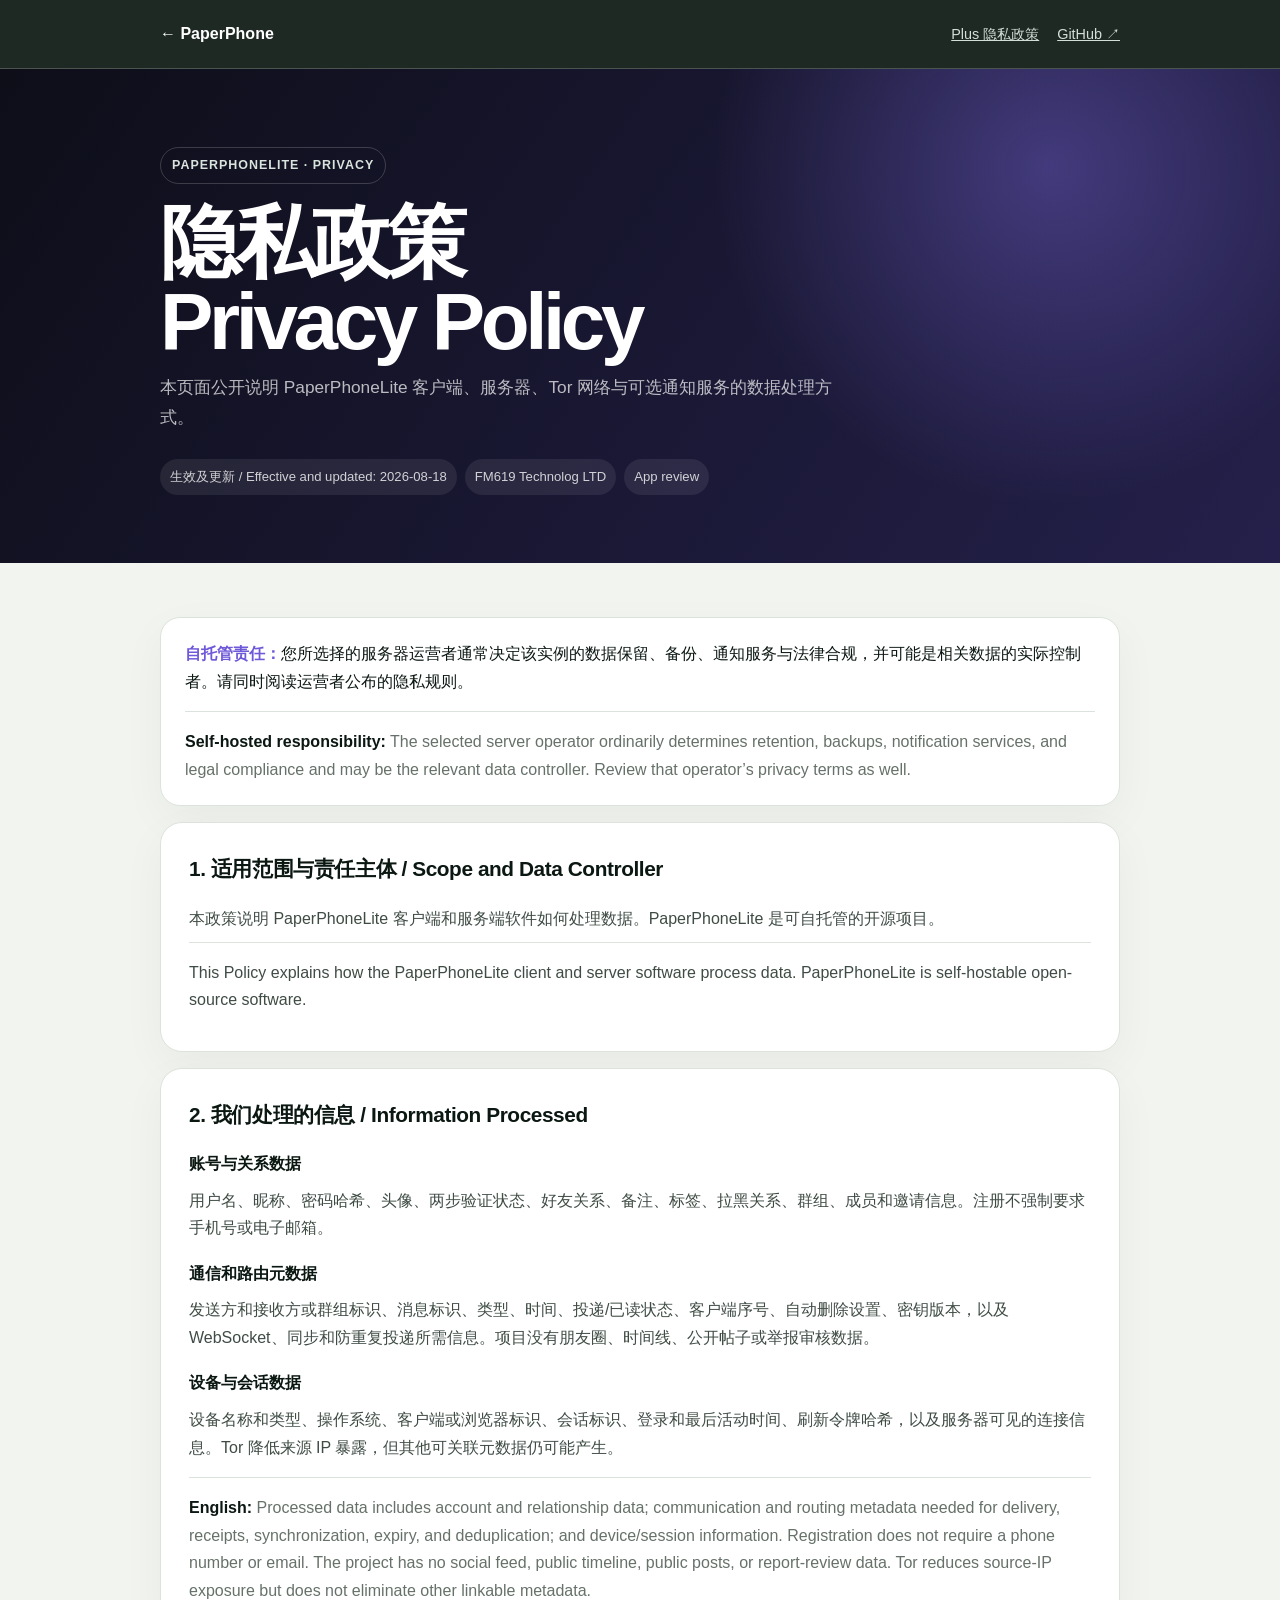
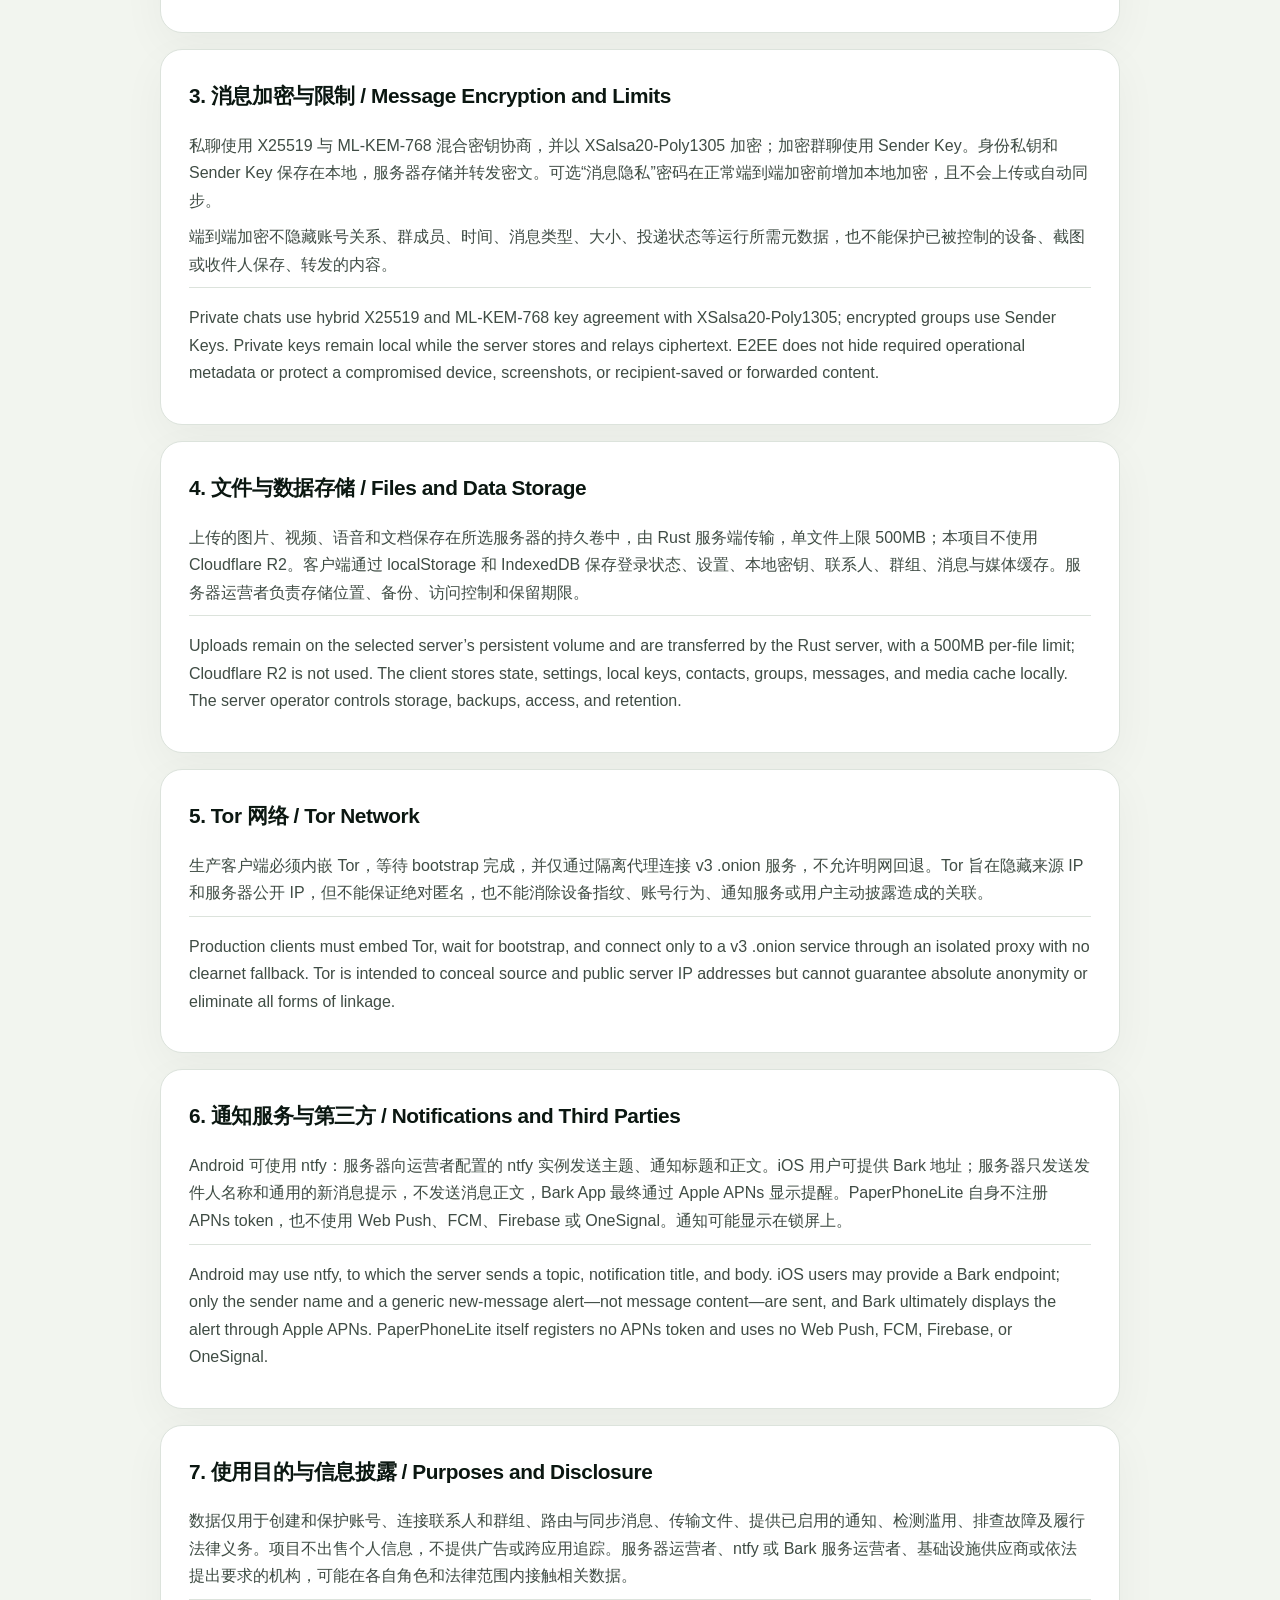
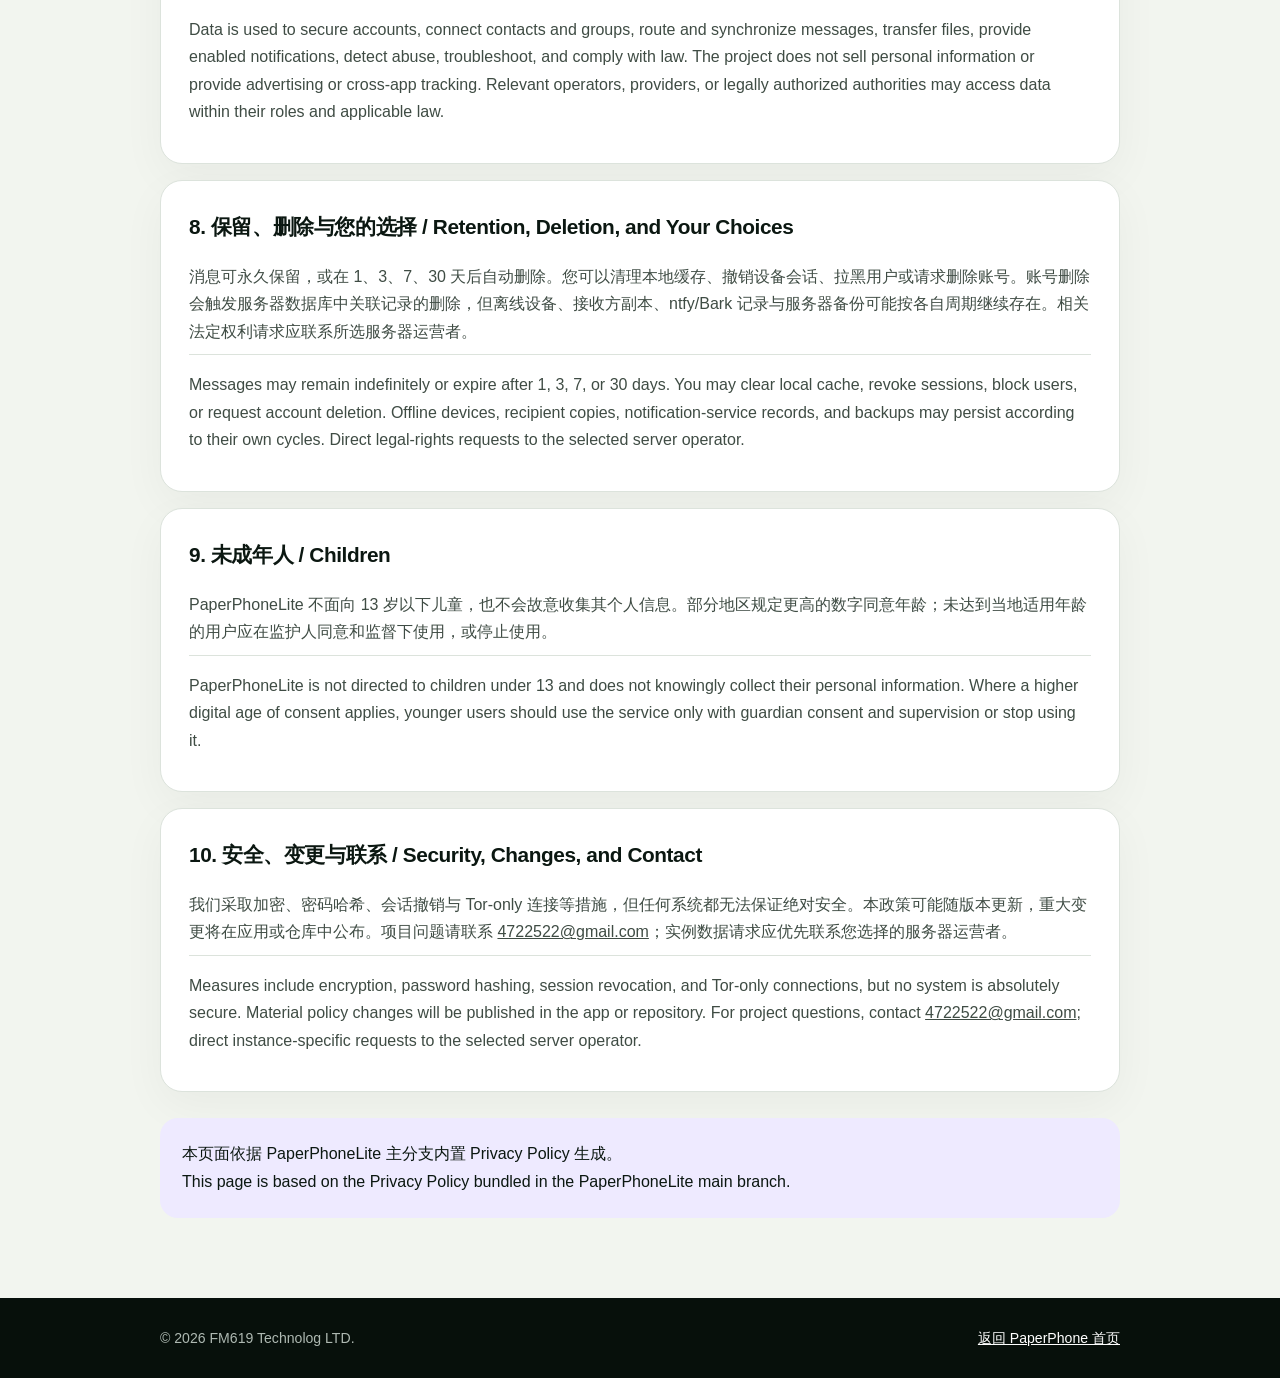
==== privacy-lite.html @ 52e745a6 "init" ====
<!doctype html><html lang="zh-CN" class="lite"><head><meta charset="utf-8"><meta name="viewport" content="width=device-width,initial-scale=1"><title>Privacy Policy | PaperPhoneLite</title><meta name="description" content="PaperPhoneLite 隐私政策 / Privacy Policy，用于 App Store 与 Google Play 应用审核。"><link rel="stylesheet" href="privacy.css"></head><body class="lite"><nav class="topbar"><div class="topbar-inner"><a class="brand" href="index.html">← PaperPhone</a><div class="top-links"><a href="privacy-plus.html">Plus 隐私政策</a><a href="https://github.com/619dev/PaperPhoneLite" target="_blank" rel="noopener">GitHub ↗</a></div></div></nav><header class="hero"><div class="wrap"><span class="eyebrow">PaperPhoneLite · Privacy</span><h1>隐私政策<br>Privacy Policy</h1><p>本页面公开说明 PaperPhoneLite 客户端、服务器、Tor 网络与可选通知服务的数据处理方式。</p><div class="meta"><span>生效及更新 / Effective and updated: 2026-08-18</span><span>FM619 Technolog LTD</span><span>App review</span></div></div></header><main class="policy wrap">
<div class="notice"><strong>自托管责任：</strong>您所选择的服务器运营者通常决定该实例的数据保留、备份、通知服务与法律合规，并可能是相关数据的实际控制者。请同时阅读运营者公布的隐私规则。<div class="translation"><b>Self-hosted responsibility:</b> The selected server operator ordinarily determines retention, backups, notification services, and legal compliance and may be the relevant data controller. Review that operator’s privacy terms as well.</div></div>
<section class="section"><h2>1. 适用范围与责任主体 / Scope and Data Controller</h2><p>本政策说明 PaperPhoneLite 客户端和服务端软件如何处理数据。PaperPhoneLite 是可自托管的开源项目。</p><p class="translation">This Policy explains how the PaperPhoneLite client and server software process data. PaperPhoneLite is self-hostable open-source software.</p></section>
<section class="section"><h2>2. 我们处理的信息 / Information Processed</h2><h3>账号与关系数据</h3><p>用户名、昵称、密码哈希、头像、两步验证状态、好友关系、备注、标签、拉黑关系、群组、成员和邀请信息。注册不强制要求手机号或电子邮箱。</p><h3>通信和路由元数据</h3><p>发送方和接收方或群组标识、消息标识、类型、时间、投递/已读状态、客户端序号、自动删除设置、密钥版本，以及 WebSocket、同步和防重复投递所需信息。项目没有朋友圈、时间线、公开帖子或举报审核数据。</p><h3>设备与会话数据</h3><p>设备名称和类型、操作系统、客户端或浏览器标识、会话标识、登录和最后活动时间、刷新令牌哈希，以及服务器可见的连接信息。Tor 降低来源 IP 暴露，但其他可关联元数据仍可能产生。</p><div class="translation"><b>English:</b> Processed data includes account and relationship data; communication and routing metadata needed for delivery, receipts, synchronization, expiry, and deduplication; and device/session information. Registration does not require a phone number or email. The project has no social feed, public timeline, public posts, or report-review data. Tor reduces source-IP exposure but does not eliminate other linkable metadata.</div></section>
<section class="section"><h2>3. 消息加密与限制 / Message Encryption and Limits</h2><p>私聊使用 X25519 与 ML-KEM-768 混合密钥协商，并以 XSalsa20-Poly1305 加密；加密群聊使用 Sender Key。身份私钥和 Sender Key 保存在本地，服务器存储并转发密文。可选“消息隐私”密码在正常端到端加密前增加本地加密，且不会上传或自动同步。</p><p>端到端加密不隐藏账号关系、群成员、时间、消息类型、大小、投递状态等运行所需元数据，也不能保护已被控制的设备、截图或收件人保存、转发的内容。</p><p class="translation">Private chats use hybrid X25519 and ML-KEM-768 key agreement with XSalsa20-Poly1305; encrypted groups use Sender Keys. Private keys remain local while the server stores and relays ciphertext. E2EE does not hide required operational metadata or protect a compromised device, screenshots, or recipient-saved or forwarded content.</p></section>
<section class="section"><h2>4. 文件与数据存储 / Files and Data Storage</h2><p>上传的图片、视频、语音和文档保存在所选服务器的持久卷中，由 Rust 服务端传输，单文件上限 500MB；本项目不使用 Cloudflare R2。客户端通过 localStorage 和 IndexedDB 保存登录状态、设置、本地密钥、联系人、群组、消息与媒体缓存。服务器运营者负责存储位置、备份、访问控制和保留期限。</p><p class="translation">Uploads remain on the selected server’s persistent volume and are transferred by the Rust server, with a 500MB per-file limit; Cloudflare R2 is not used. The client stores state, settings, local keys, contacts, groups, messages, and media cache locally. The server operator controls storage, backups, access, and retention.</p></section>
<section class="section"><h2>5. Tor 网络 / Tor Network</h2><p>生产客户端必须内嵌 Tor，等待 bootstrap 完成，并仅通过隔离代理连接 v3 .onion 服务，不允许明网回退。Tor 旨在隐藏来源 IP 和服务器公开 IP，但不能保证绝对匿名，也不能消除设备指纹、账号行为、通知服务或用户主动披露造成的关联。</p><p class="translation">Production clients must embed Tor, wait for bootstrap, and connect only to a v3 .onion service through an isolated proxy with no clearnet fallback. Tor is intended to conceal source and public server IP addresses but cannot guarantee absolute anonymity or eliminate all forms of linkage.</p></section>
<section class="section"><h2>6. 通知服务与第三方 / Notifications and Third Parties</h2><p>Android 可使用 ntfy：服务器向运营者配置的 ntfy 实例发送主题、通知标题和正文。iOS 用户可提供 Bark 地址；服务器只发送发件人名称和通用的新消息提示，不发送消息正文，Bark App 最终通过 Apple APNs 显示提醒。PaperPhoneLite 自身不注册 APNs token，也不使用 Web Push、FCM、Firebase 或 OneSignal。通知可能显示在锁屏上。</p><p class="translation">Android may use ntfy, to which the server sends a topic, notification title, and body. iOS users may provide a Bark endpoint; only the sender name and a generic new-message alert—not message content—are sent, and Bark ultimately displays the alert through Apple APNs. PaperPhoneLite itself registers no APNs token and uses no Web Push, FCM, Firebase, or OneSignal.</p></section>
<section class="section"><h2>7. 使用目的与信息披露 / Purposes and Disclosure</h2><p>数据仅用于创建和保护账号、连接联系人和群组、路由与同步消息、传输文件、提供已启用的通知、检测滥用、排查故障及履行法律义务。项目不出售个人信息，不提供广告或跨应用追踪。服务器运营者、ntfy 或 Bark 服务运营者、基础设施供应商或依法提出要求的机构，可能在各自角色和法律范围内接触相关数据。</p><p class="translation">Data is used to secure accounts, connect contacts and groups, route and synchronize messages, transfer files, provide enabled notifications, detect abuse, troubleshoot, and comply with law. The project does not sell personal information or provide advertising or cross-app tracking. Relevant operators, providers, or legally authorized authorities may access data within their roles and applicable law.</p></section>
<section class="section"><h2>8. 保留、删除与您的选择 / Retention, Deletion, and Your Choices</h2><p>消息可永久保留，或在 1、3、7、30 天后自动删除。您可以清理本地缓存、撤销设备会话、拉黑用户或请求删除账号。账号删除会触发服务器数据库中关联记录的删除，但离线设备、接收方副本、ntfy/Bark 记录与服务器备份可能按各自周期继续存在。相关法定权利请求应联系所选服务器运营者。</p><p class="translation">Messages may remain indefinitely or expire after 1, 3, 7, or 30 days. You may clear local cache, revoke sessions, block users, or request account deletion. Offline devices, recipient copies, notification-service records, and backups may persist according to their own cycles. Direct legal-rights requests to the selected server operator.</p></section>
<section class="section"><h2>9. 未成年人 / Children</h2><p>PaperPhoneLite 不面向 13 岁以下儿童，也不会故意收集其个人信息。部分地区规定更高的数字同意年龄；未达到当地适用年龄的用户应在监护人同意和监督下使用，或停止使用。</p><p class="translation">PaperPhoneLite is not directed to children under 13 and does not knowingly collect their personal information. Where a higher digital age of consent applies, younger users should use the service only with guardian consent and supervision or stop using it.</p></section>
<section class="section"><h2>10. 安全、变更与联系 / Security, Changes, and Contact</h2><p>我们采取加密、密码哈希、会话撤销与 Tor-only 连接等措施，但任何系统都无法保证绝对安全。本政策可能随版本更新，重大变更将在应用或仓库中公布。项目问题请联系 <a href="mailto:4722522@gmail.com">4722522@gmail.com</a>；实例数据请求应优先联系您选择的服务器运营者。</p><p class="translation">Measures include encryption, password hashing, session revocation, and Tor-only connections, but no system is absolutely secure. Material policy changes will be published in the app or repository. For project questions, contact <a href="mailto:4722522@gmail.com">4722522@gmail.com</a>; direct instance-specific requests to the selected server operator.</p></section>
<div class="source">本页面依据 PaperPhoneLite 主分支内置 Privacy Policy 生成。<br>This page is based on the Privacy Policy bundled in the PaperPhoneLite main branch.</div></main><footer><div class="wrap footer-inner"><span>© 2026 FM619 Technolog LTD.</span><a href="index.html">返回 PaperPhone 首页</a></div></footer></body></html>
---- privacy.css ----
:root{--ink:#0b1711;--paper:#f2f5ef;--card:#fff;--muted:#667169;--line:#dce3dc;--accent:#08a956;--soft:#e3f7eb;--violet:#6f59d9;--violet-soft:#eeeaff}*{box-sizing:border-box}html{scroll-behavior:smooth}body{margin:0;color:var(--ink);background:var(--paper);font-family:Inter,ui-sans-serif,-apple-system,BlinkMacSystemFont,"Segoe UI","PingFang SC","Microsoft YaHei",sans-serif;font-size:16px;line-height:1.72}a{color:inherit}.topbar{position:sticky;z-index:10;top:0;border-bottom:1px solid #ffffff33;background:#0b1711eb;backdrop-filter:blur(16px)}.topbar-inner{display:flex;align-items:center;justify-content:space-between;width:min(960px,calc(100% - 32px));min-height:68px;margin:auto;color:#fff}.brand{text-decoration:none;font-weight:850}.top-links{display:flex;gap:18px;color:#d4ddd7;font-size:.9rem}.top-links a:hover{color:#fff}.hero{color:#fff;background:radial-gradient(circle at 82% 20%,#08a95655,transparent 30%),linear-gradient(125deg,#08120e,#123825);padding:78px 0 68px}.lite .hero{background:radial-gradient(circle at 82% 20%,#8e7aff55,transparent 30%),linear-gradient(125deg,#0d0e18,#24204b)}.wrap{width:min(960px,calc(100% - 32px));margin:auto}.eyebrow{display:inline-block;padding:7px 11px;border:1px solid #ffffff2e;border-radius:999px;color:#d8e4dc;font-size:.78rem;font-weight:800;letter-spacing:.08em;text-transform:uppercase}.hero h1{margin:20px 0 12px;font-size:clamp(2.7rem,8vw,5rem);line-height:.98;letter-spacing:-.055em}.hero p{max-width:680px;margin:0;color:#ffffffb5;font-size:1.08rem}.meta{display:flex;flex-wrap:wrap;gap:8px;margin-top:26px}.meta span{padding:7px 10px;border-radius:999px;background:#ffffff14;color:#ffffffc9;font-size:.82rem}.policy{padding:54px 0 80px}.notice{margin-bottom:16px;padding:22px 24px;border:1px solid var(--line);border-radius:20px;background:var(--card);box-shadow:0 14px 45px #1320190b}.notice strong{color:var(--accent)}.lite .notice strong{color:var(--violet)}.section{margin-top:16px;padding:28px;border:1px solid var(--line);border-radius:22px;background:var(--card);box-shadow:0 14px 45px #1320190b}.section h2{margin:0 0 18px;font-size:1.3rem;letter-spacing:-.02em}.section h3{margin:18px 0 5px;font-size:1rem}.section p{margin:9px 0;color:#3f4c44}.translation{margin-top:16px;padding-top:16px;border-top:1px solid var(--line);color:var(--muted)}.translation b{color:var(--ink)}ul{padding-left:22px}.source{margin-top:26px;padding:22px;border-radius:18px;background:var(--soft)}.lite .source{background:var(--violet-soft)}footer{padding:28px 0;color:#aeb9b2;background:#07100b;font-size:.88rem}.footer-inner{display:flex;justify-content:space-between;gap:20px}.footer-inner a{color:#fff}@media(max-width:650px){.top-links a:first-child{display:none}.hero{padding:58px 0 50px}.section{padding:22px}.footer-inner{flex-direction:column}}
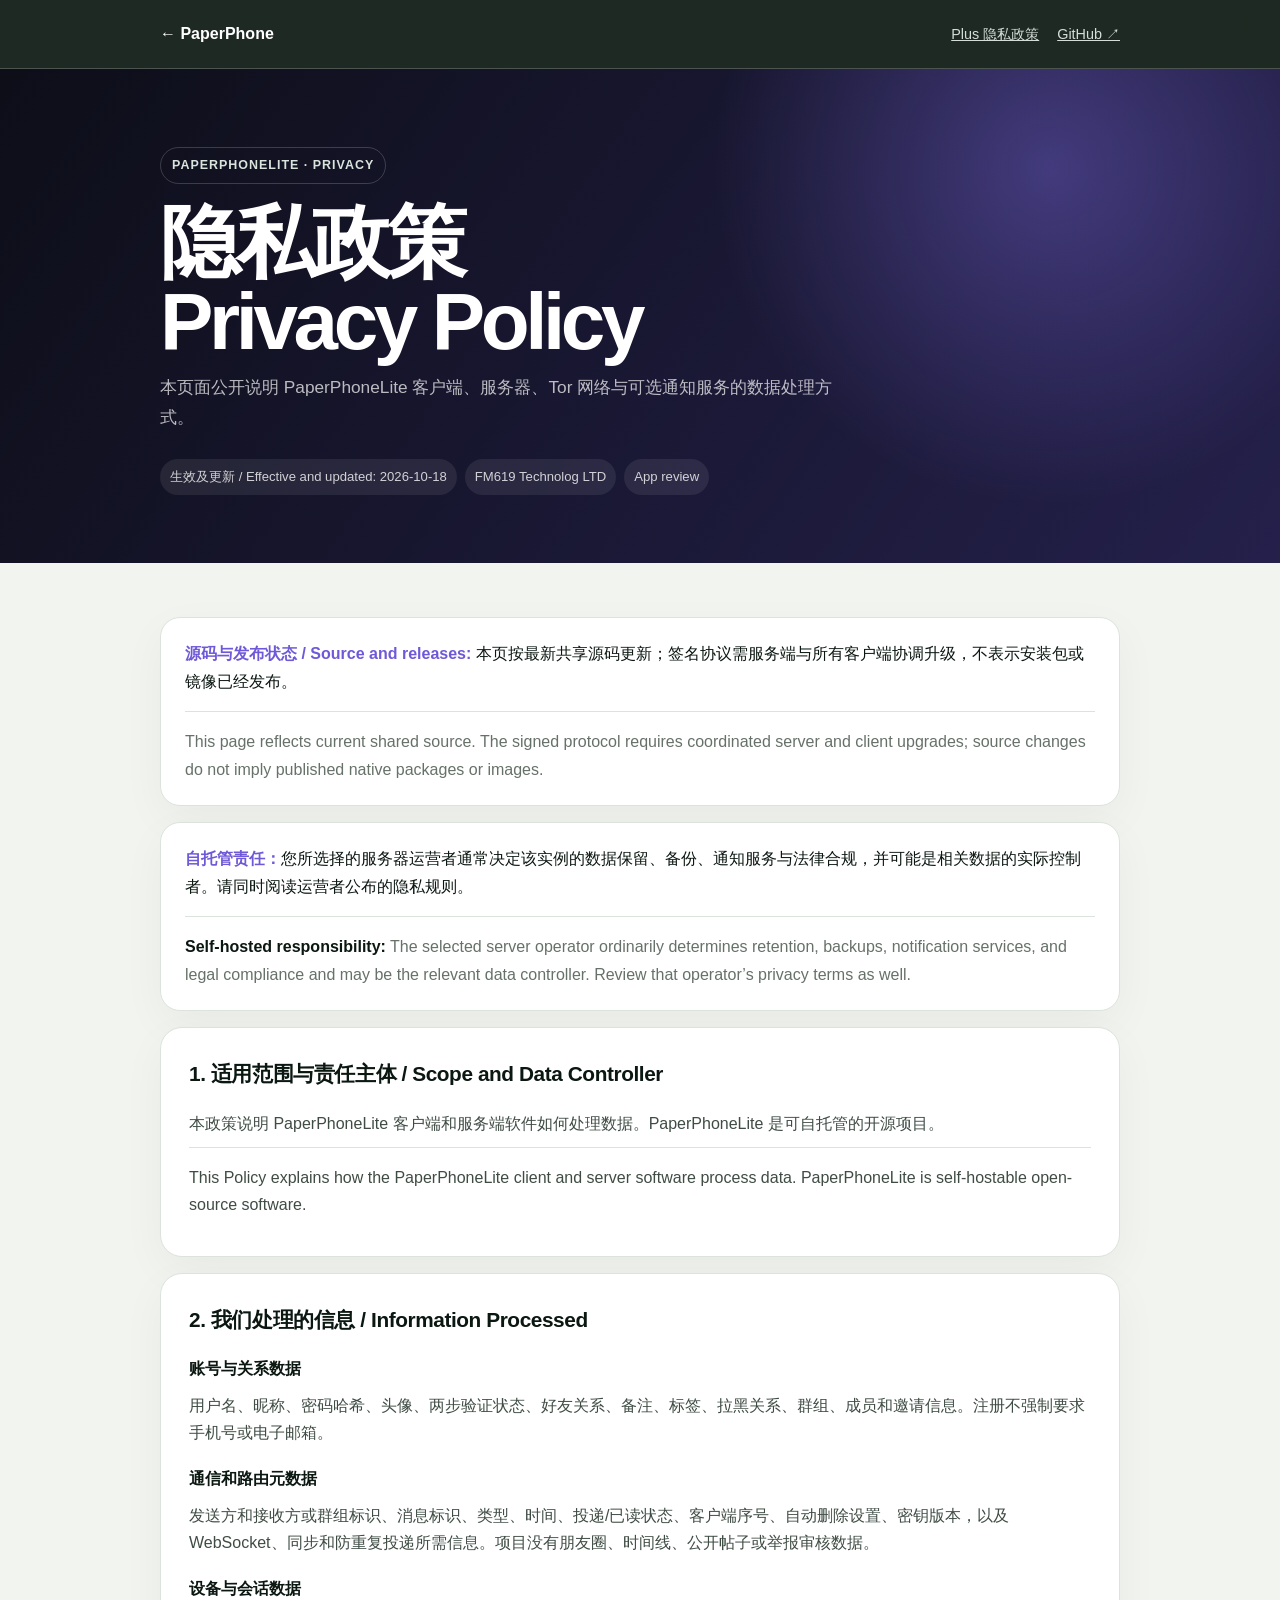
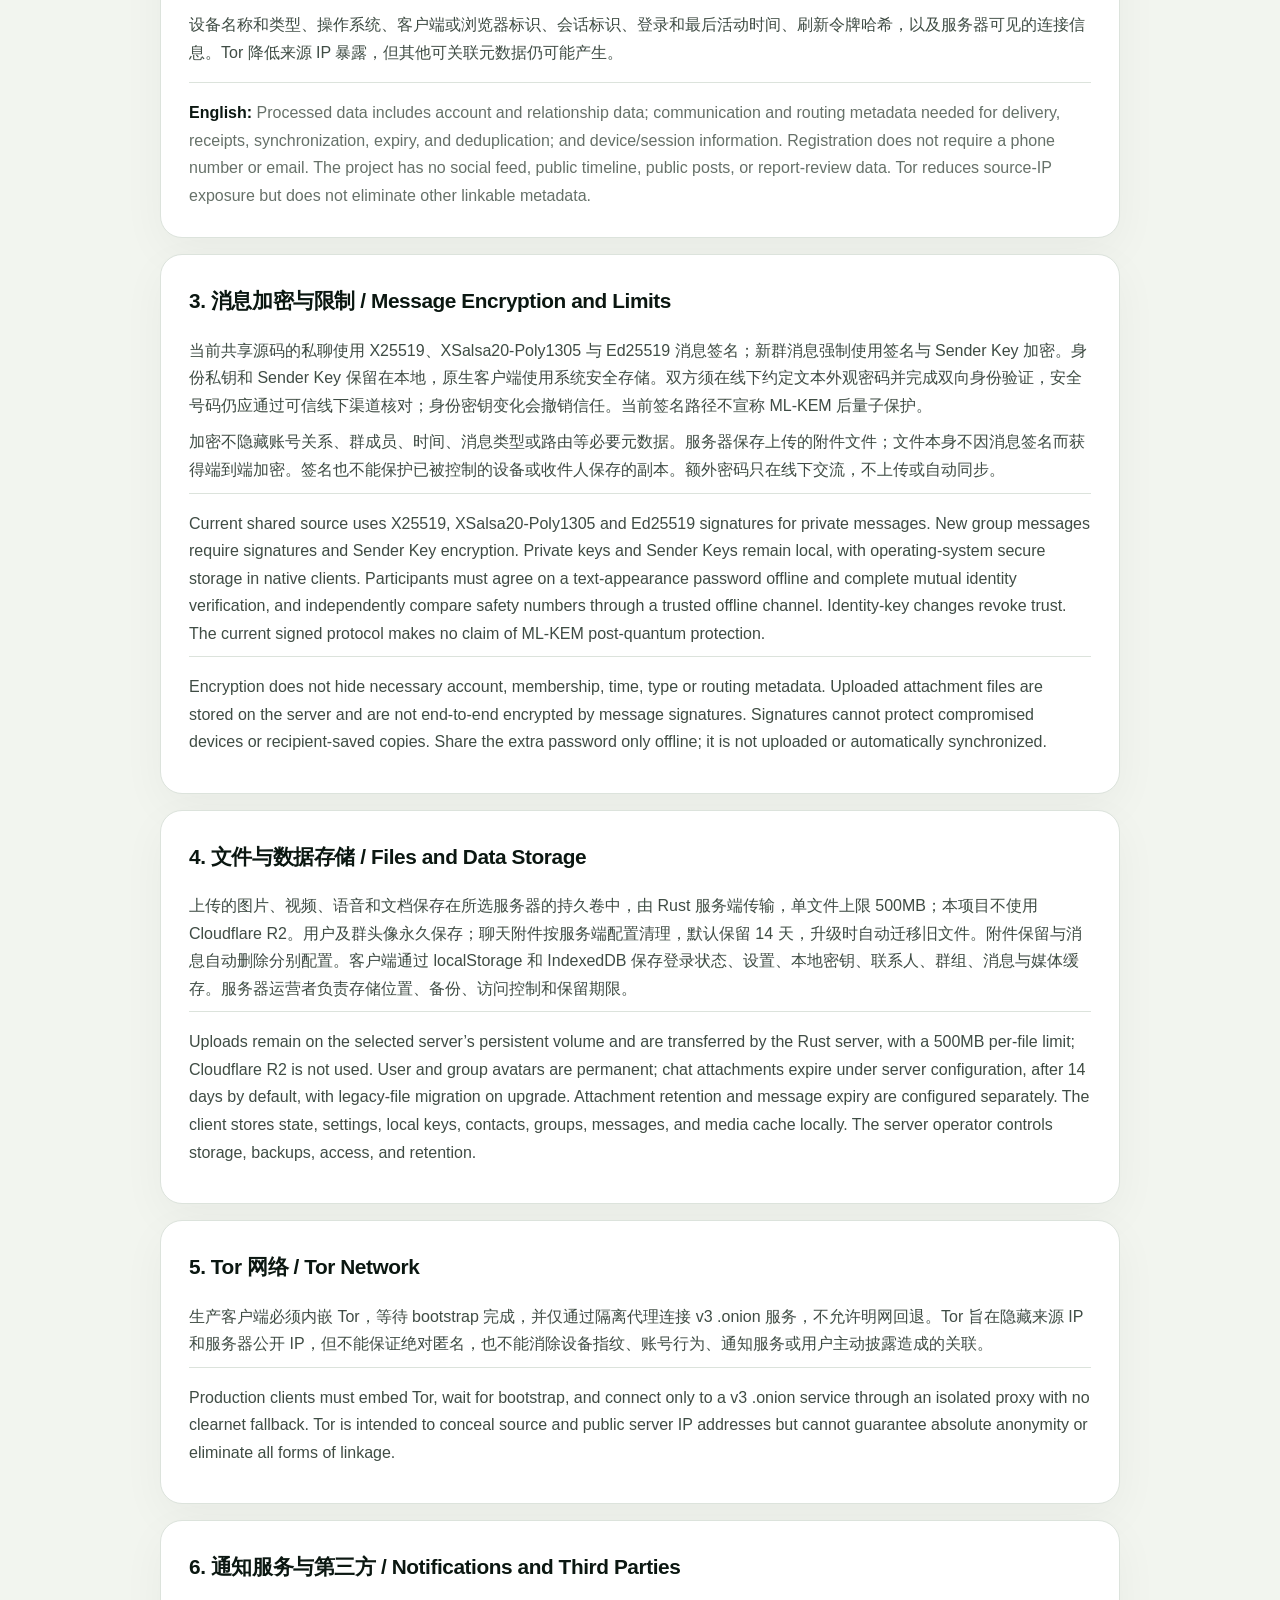
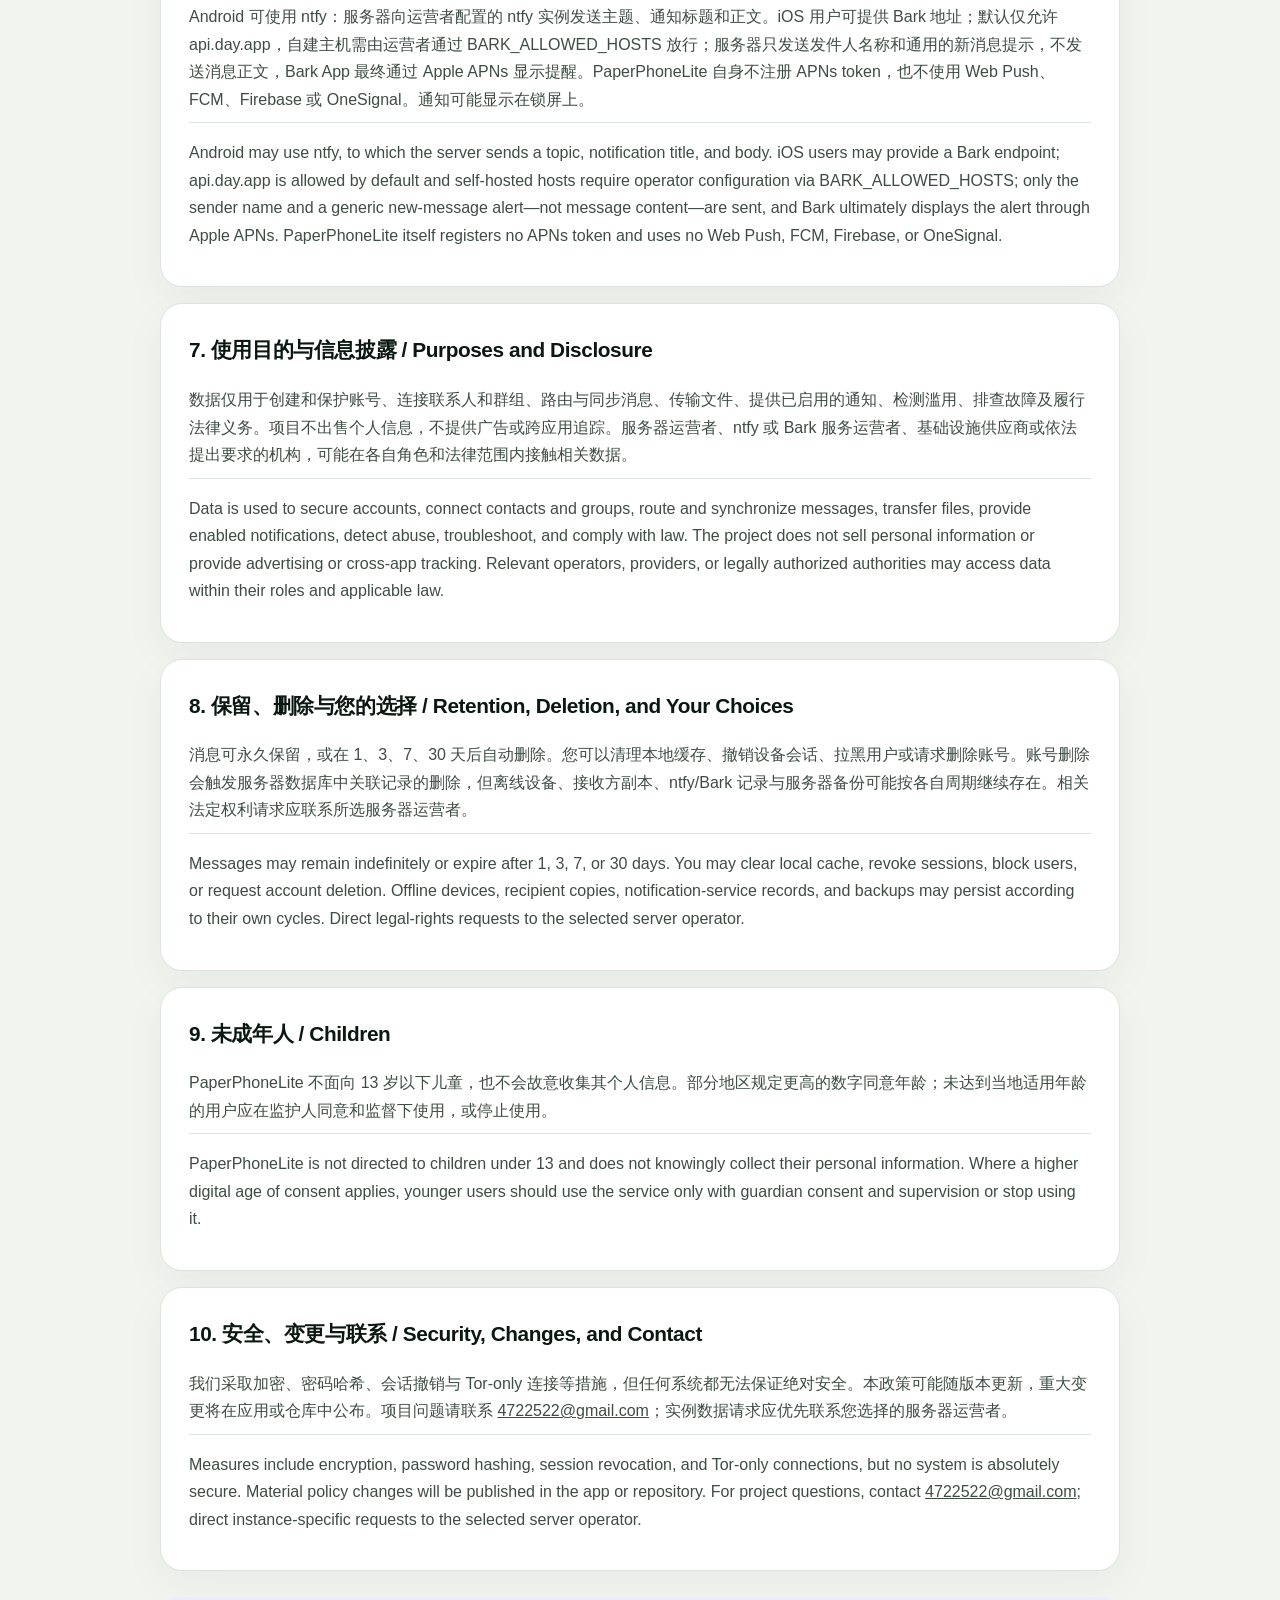
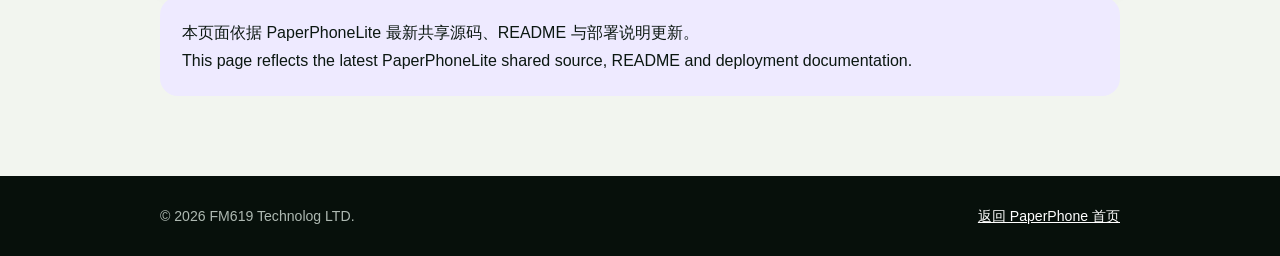
==== commit 9d19f7cc: "Update website documentation and remove product version labels" ====
--- a/privacy-lite.html
+++ b/privacy-lite.html
@@ -1,13 +1,13 @@
-<!doctype html><html lang="zh-CN" class="lite"><head><meta charset="utf-8"><meta name="viewport" content="width=device-width,initial-scale=1"><title>Privacy Policy | PaperPhoneLite</title><meta name="description" content="PaperPhoneLite 隐私政策 / Privacy Policy，用于 App Store 与 Google Play 应用审核。"><link rel="stylesheet" href="privacy.css"></head><body class="lite"><nav class="topbar"><div class="topbar-inner"><a class="brand" href="index.html">← PaperPhone</a><div class="top-links"><a href="privacy-plus.html">Plus 隐私政策</a><a href="https://github.com/619dev/PaperPhoneLite" target="_blank" rel="noopener">GitHub ↗</a></div></div></nav><header class="hero"><div class="wrap"><span class="eyebrow">PaperPhoneLite · Privacy</span><h1>隐私政策<br>Privacy Policy</h1><p>本页面公开说明 PaperPhoneLite 客户端、服务器、Tor 网络与可选通知服务的数据处理方式。</p><div class="meta"><span>生效及更新 / Effective and updated: 2026-08-18</span><span>FM619 Technolog LTD</span><span>App review</span></div></div></header><main class="policy wrap">
+<!doctype html><html lang="zh-CN" class="lite"><head><meta charset="utf-8"><meta name="viewport" content="width=device-width,initial-scale=1"><title>Privacy Policy | PaperPhoneLite</title><meta name="description" content="PaperPhoneLite 隐私政策 / Privacy Policy，用于 App Store 与 Google Play 应用审核。"><link rel="stylesheet" href="privacy.css"></head><body class="lite"><nav class="topbar"><div class="topbar-inner"><a class="brand" href="index.html">← PaperPhone</a><div class="top-links"><a href="privacy-plus.html">Plus 隐私政策</a><a href="https://github.com/619dev/PaperPhoneLite" target="_blank" rel="noopener">GitHub ↗</a></div></div></nav><header class="hero"><div class="wrap"><span class="eyebrow">PaperPhoneLite · Privacy</span><h1>隐私政策<br>Privacy Policy</h1><p>本页面公开说明 PaperPhoneLite 客户端、服务器、Tor 网络与可选通知服务的数据处理方式。</p><div class="meta"><span>生效及更新 / Effective and updated: 2026-10-18</span><span>FM619 Technolog LTD</span><span>App review</span></div></div></header><main class="policy wrap"><div class="notice"><strong>源码与发布状态 / Source and releases:</strong> 本页按最新共享源码更新；签名协议需服务端与所有客户端协调升级，不表示安装包或镜像已经发布。<div class="translation">This page reflects current shared source. The signed protocol requires coordinated server and client upgrades; source changes do not imply published native packages or images.</div></div>
 <div class="notice"><strong>自托管责任：</strong>您所选择的服务器运营者通常决定该实例的数据保留、备份、通知服务与法律合规，并可能是相关数据的实际控制者。请同时阅读运营者公布的隐私规则。<div class="translation"><b>Self-hosted responsibility:</b> The selected server operator ordinarily determines retention, backups, notification services, and legal compliance and may be the relevant data controller. Review that operator’s privacy terms as well.</div></div>
 <section class="section"><h2>1. 适用范围与责任主体 / Scope and Data Controller</h2><p>本政策说明 PaperPhoneLite 客户端和服务端软件如何处理数据。PaperPhoneLite 是可自托管的开源项目。</p><p class="translation">This Policy explains how the PaperPhoneLite client and server software process data. PaperPhoneLite is self-hostable open-source software.</p></section>
 <section class="section"><h2>2. 我们处理的信息 / Information Processed</h2><h3>账号与关系数据</h3><p>用户名、昵称、密码哈希、头像、两步验证状态、好友关系、备注、标签、拉黑关系、群组、成员和邀请信息。注册不强制要求手机号或电子邮箱。</p><h3>通信和路由元数据</h3><p>发送方和接收方或群组标识、消息标识、类型、时间、投递/已读状态、客户端序号、自动删除设置、密钥版本，以及 WebSocket、同步和防重复投递所需信息。项目没有朋友圈、时间线、公开帖子或举报审核数据。</p><h3>设备与会话数据</h3><p>设备名称和类型、操作系统、客户端或浏览器标识、会话标识、登录和最后活动时间、刷新令牌哈希，以及服务器可见的连接信息。Tor 降低来源 IP 暴露，但其他可关联元数据仍可能产生。</p><div class="translation"><b>English:</b> Processed data includes account and relationship data; communication and routing metadata needed for delivery, receipts, synchronization, expiry, and deduplication; and device/session information. Registration does not require a phone number or email. The project has no social feed, public timeline, public posts, or report-review data. Tor reduces source-IP exposure but does not eliminate other linkable metadata.</div></section>
-<section class="section"><h2>3. 消息加密与限制 / Message Encryption and Limits</h2><p>私聊使用 X25519 与 ML-KEM-768 混合密钥协商，并以 XSalsa20-Poly1305 加密；加密群聊使用 Sender Key。身份私钥和 Sender Key 保存在本地，服务器存储并转发密文。可选“消息隐私”密码在正常端到端加密前增加本地加密，且不会上传或自动同步。</p><p>端到端加密不隐藏账号关系、群成员、时间、消息类型、大小、投递状态等运行所需元数据，也不能保护已被控制的设备、截图或收件人保存、转发的内容。</p><p class="translation">Private chats use hybrid X25519 and ML-KEM-768 key agreement with XSalsa20-Poly1305; encrypted groups use Sender Keys. Private keys remain local while the server stores and relays ciphertext. E2EE does not hide required operational metadata or protect a compromised device, screenshots, or recipient-saved or forwarded content.</p></section>
-<section class="section"><h2>4. 文件与数据存储 / Files and Data Storage</h2><p>上传的图片、视频、语音和文档保存在所选服务器的持久卷中，由 Rust 服务端传输，单文件上限 500MB；本项目不使用 Cloudflare R2。客户端通过 localStorage 和 IndexedDB 保存登录状态、设置、本地密钥、联系人、群组、消息与媒体缓存。服务器运营者负责存储位置、备份、访问控制和保留期限。</p><p class="translation">Uploads remain on the selected server’s persistent volume and are transferred by the Rust server, with a 500MB per-file limit; Cloudflare R2 is not used. The client stores state, settings, local keys, contacts, groups, messages, and media cache locally. The server operator controls storage, backups, access, and retention.</p></section>
+<section class="section"><h2>3. 消息加密与限制 / Message Encryption and Limits</h2><p>当前共享源码的私聊使用 X25519、XSalsa20-Poly1305 与 Ed25519 消息签名；新群消息强制使用签名与 Sender Key 加密。身份私钥和 Sender Key 保留在本地，原生客户端使用系统安全存储。双方须在线下约定文本外观密码并完成双向身份验证，安全号码仍应通过可信线下渠道核对；身份密钥变化会撤销信任。当前签名路径不宣称 ML-KEM 后量子保护。</p><p>加密不隐藏账号关系、群成员、时间、消息类型或路由等必要元数据。服务器保存上传的附件文件；文件本身不因消息签名而获得端到端加密。签名也不能保护已被控制的设备或收件人保存的副本。额外密码只在线下交流，不上传或自动同步。</p><p class="translation">Current shared source uses X25519, XSalsa20-Poly1305 and Ed25519 signatures for private messages. New group messages require signatures and Sender Key encryption. Private keys and Sender Keys remain local, with operating-system secure storage in native clients. Participants must agree on a text-appearance password offline and complete mutual identity verification, and independently compare safety numbers through a trusted offline channel. Identity-key changes revoke trust. The current signed protocol makes no claim of ML-KEM post-quantum protection.</p><p class="translation">Encryption does not hide necessary account, membership, time, type or routing metadata. Uploaded attachment files are stored on the server and are not end-to-end encrypted by message signatures. Signatures cannot protect compromised devices or recipient-saved copies. Share the extra password only offline; it is not uploaded or automatically synchronized.</p></section>
+<section class="section"><h2>4. 文件与数据存储 / Files and Data Storage</h2><p>上传的图片、视频、语音和文档保存在所选服务器的持久卷中，由 Rust 服务端传输，单文件上限 500MB；本项目不使用 Cloudflare R2。用户及群头像永久保存；聊天附件按服务端配置清理，默认保留 14 天，升级时自动迁移旧文件。附件保留与消息自动删除分别配置。客户端通过 localStorage 和 IndexedDB 保存登录状态、设置、本地密钥、联系人、群组、消息与媒体缓存。服务器运营者负责存储位置、备份、访问控制和保留期限。</p><p class="translation">Uploads remain on the selected server’s persistent volume and are transferred by the Rust server, with a 500MB per-file limit; Cloudflare R2 is not used. User and group avatars are permanent; chat attachments expire under server configuration, after 14 days by default, with legacy-file migration on upgrade. Attachment retention and message expiry are configured separately. The client stores state, settings, local keys, contacts, groups, messages, and media cache locally. The server operator controls storage, backups, access, and retention.</p></section>
 <section class="section"><h2>5. Tor 网络 / Tor Network</h2><p>生产客户端必须内嵌 Tor，等待 bootstrap 完成，并仅通过隔离代理连接 v3 .onion 服务，不允许明网回退。Tor 旨在隐藏来源 IP 和服务器公开 IP，但不能保证绝对匿名，也不能消除设备指纹、账号行为、通知服务或用户主动披露造成的关联。</p><p class="translation">Production clients must embed Tor, wait for bootstrap, and connect only to a v3 .onion service through an isolated proxy with no clearnet fallback. Tor is intended to conceal source and public server IP addresses but cannot guarantee absolute anonymity or eliminate all forms of linkage.</p></section>
-<section class="section"><h2>6. 通知服务与第三方 / Notifications and Third Parties</h2><p>Android 可使用 ntfy：服务器向运营者配置的 ntfy 实例发送主题、通知标题和正文。iOS 用户可提供 Bark 地址；服务器只发送发件人名称和通用的新消息提示，不发送消息正文，Bark App 最终通过 Apple APNs 显示提醒。PaperPhoneLite 自身不注册 APNs token，也不使用 Web Push、FCM、Firebase 或 OneSignal。通知可能显示在锁屏上。</p><p class="translation">Android may use ntfy, to which the server sends a topic, notification title, and body. iOS users may provide a Bark endpoint; only the sender name and a generic new-message alert—not message content—are sent, and Bark ultimately displays the alert through Apple APNs. PaperPhoneLite itself registers no APNs token and uses no Web Push, FCM, Firebase, or OneSignal.</p></section>
+<section class="section"><h2>6. 通知服务与第三方 / Notifications and Third Parties</h2><p>Android 可使用 ntfy：服务器向运营者配置的 ntfy 实例发送主题、通知标题和正文。iOS 用户可提供 Bark 地址；默认仅允许 api.day.app，自建主机需由运营者通过 BARK_ALLOWED_HOSTS 放行；服务器只发送发件人名称和通用的新消息提示，不发送消息正文，Bark App 最终通过 Apple APNs 显示提醒。PaperPhoneLite 自身不注册 APNs token，也不使用 Web Push、FCM、Firebase 或 OneSignal。通知可能显示在锁屏上。</p><p class="translation">Android may use ntfy, to which the server sends a topic, notification title, and body. iOS users may provide a Bark endpoint; api.day.app is allowed by default and self-hosted hosts require operator configuration via BARK_ALLOWED_HOSTS; only the sender name and a generic new-message alert—not message content—are sent, and Bark ultimately displays the alert through Apple APNs. PaperPhoneLite itself registers no APNs token and uses no Web Push, FCM, Firebase, or OneSignal.</p></section>
 <section class="section"><h2>7. 使用目的与信息披露 / Purposes and Disclosure</h2><p>数据仅用于创建和保护账号、连接联系人和群组、路由与同步消息、传输文件、提供已启用的通知、检测滥用、排查故障及履行法律义务。项目不出售个人信息，不提供广告或跨应用追踪。服务器运营者、ntfy 或 Bark 服务运营者、基础设施供应商或依法提出要求的机构，可能在各自角色和法律范围内接触相关数据。</p><p class="translation">Data is used to secure accounts, connect contacts and groups, route and synchronize messages, transfer files, provide enabled notifications, detect abuse, troubleshoot, and comply with law. The project does not sell personal information or provide advertising or cross-app tracking. Relevant operators, providers, or legally authorized authorities may access data within their roles and applicable law.</p></section>
 <section class="section"><h2>8. 保留、删除与您的选择 / Retention, Deletion, and Your Choices</h2><p>消息可永久保留，或在 1、3、7、30 天后自动删除。您可以清理本地缓存、撤销设备会话、拉黑用户或请求删除账号。账号删除会触发服务器数据库中关联记录的删除，但离线设备、接收方副本、ntfy/Bark 记录与服务器备份可能按各自周期继续存在。相关法定权利请求应联系所选服务器运营者。</p><p class="translation">Messages may remain indefinitely or expire after 1, 3, 7, or 30 days. You may clear local cache, revoke sessions, block users, or request account deletion. Offline devices, recipient copies, notification-service records, and backups may persist according to their own cycles. Direct legal-rights requests to the selected server operator.</p></section>
 <section class="section"><h2>9. 未成年人 / Children</h2><p>PaperPhoneLite 不面向 13 岁以下儿童，也不会故意收集其个人信息。部分地区规定更高的数字同意年龄；未达到当地适用年龄的用户应在监护人同意和监督下使用，或停止使用。</p><p class="translation">PaperPhoneLite is not directed to children under 13 and does not knowingly collect their personal information. Where a higher digital age of consent applies, younger users should use the service only with guardian consent and supervision or stop using it.</p></section>
 <section class="section"><h2>10. 安全、变更与联系 / Security, Changes, and Contact</h2><p>我们采取加密、密码哈希、会话撤销与 Tor-only 连接等措施，但任何系统都无法保证绝对安全。本政策可能随版本更新，重大变更将在应用或仓库中公布。项目问题请联系 <a href="mailto:4722522@gmail.com">4722522@gmail.com</a>；实例数据请求应优先联系您选择的服务器运营者。</p><p class="translation">Measures include encryption, password hashing, session revocation, and Tor-only connections, but no system is absolutely secure. Material policy changes will be published in the app or repository. For project questions, contact <a href="mailto:4722522@gmail.com">4722522@gmail.com</a>; direct instance-specific requests to the selected server operator.</p></section>
-<div class="source">本页面依据 PaperPhoneLite 主分支内置 Privacy Policy 生成。<br>This page is based on the Privacy Policy bundled in the PaperPhoneLite main branch.</div></main><footer><div class="wrap footer-inner"><span>© 2026 FM619 Technolog LTD.</span><a href="index.html">返回 PaperPhone 首页</a></div></footer></body></html>
+<div class="source">本页面依据 PaperPhoneLite 最新共享源码、README 与部署说明更新。<br>This page reflects the latest PaperPhoneLite shared source, README and deployment documentation.</div></main><footer><div class="wrap footer-inner"><span>© 2026 FM619 Technolog LTD.</span><a href="index.html">返回 PaperPhone 首页</a></div></footer></body></html>
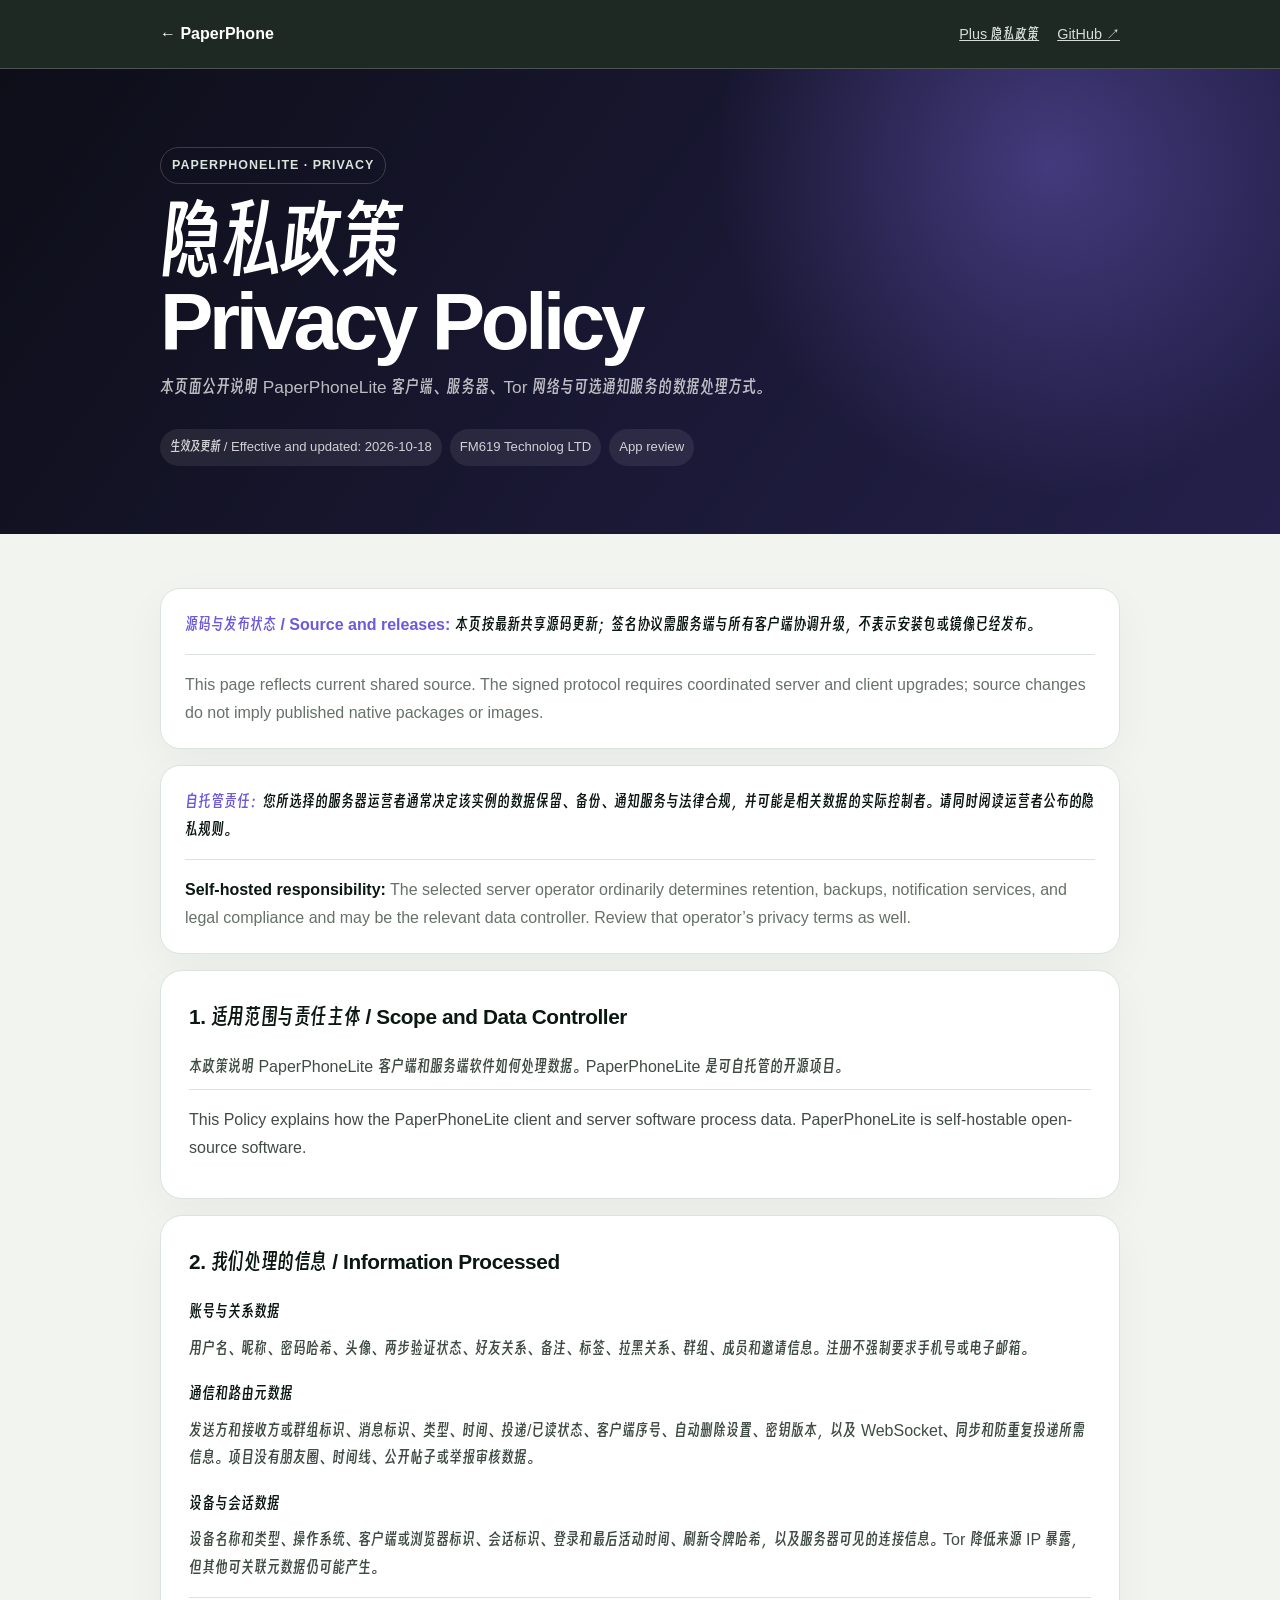
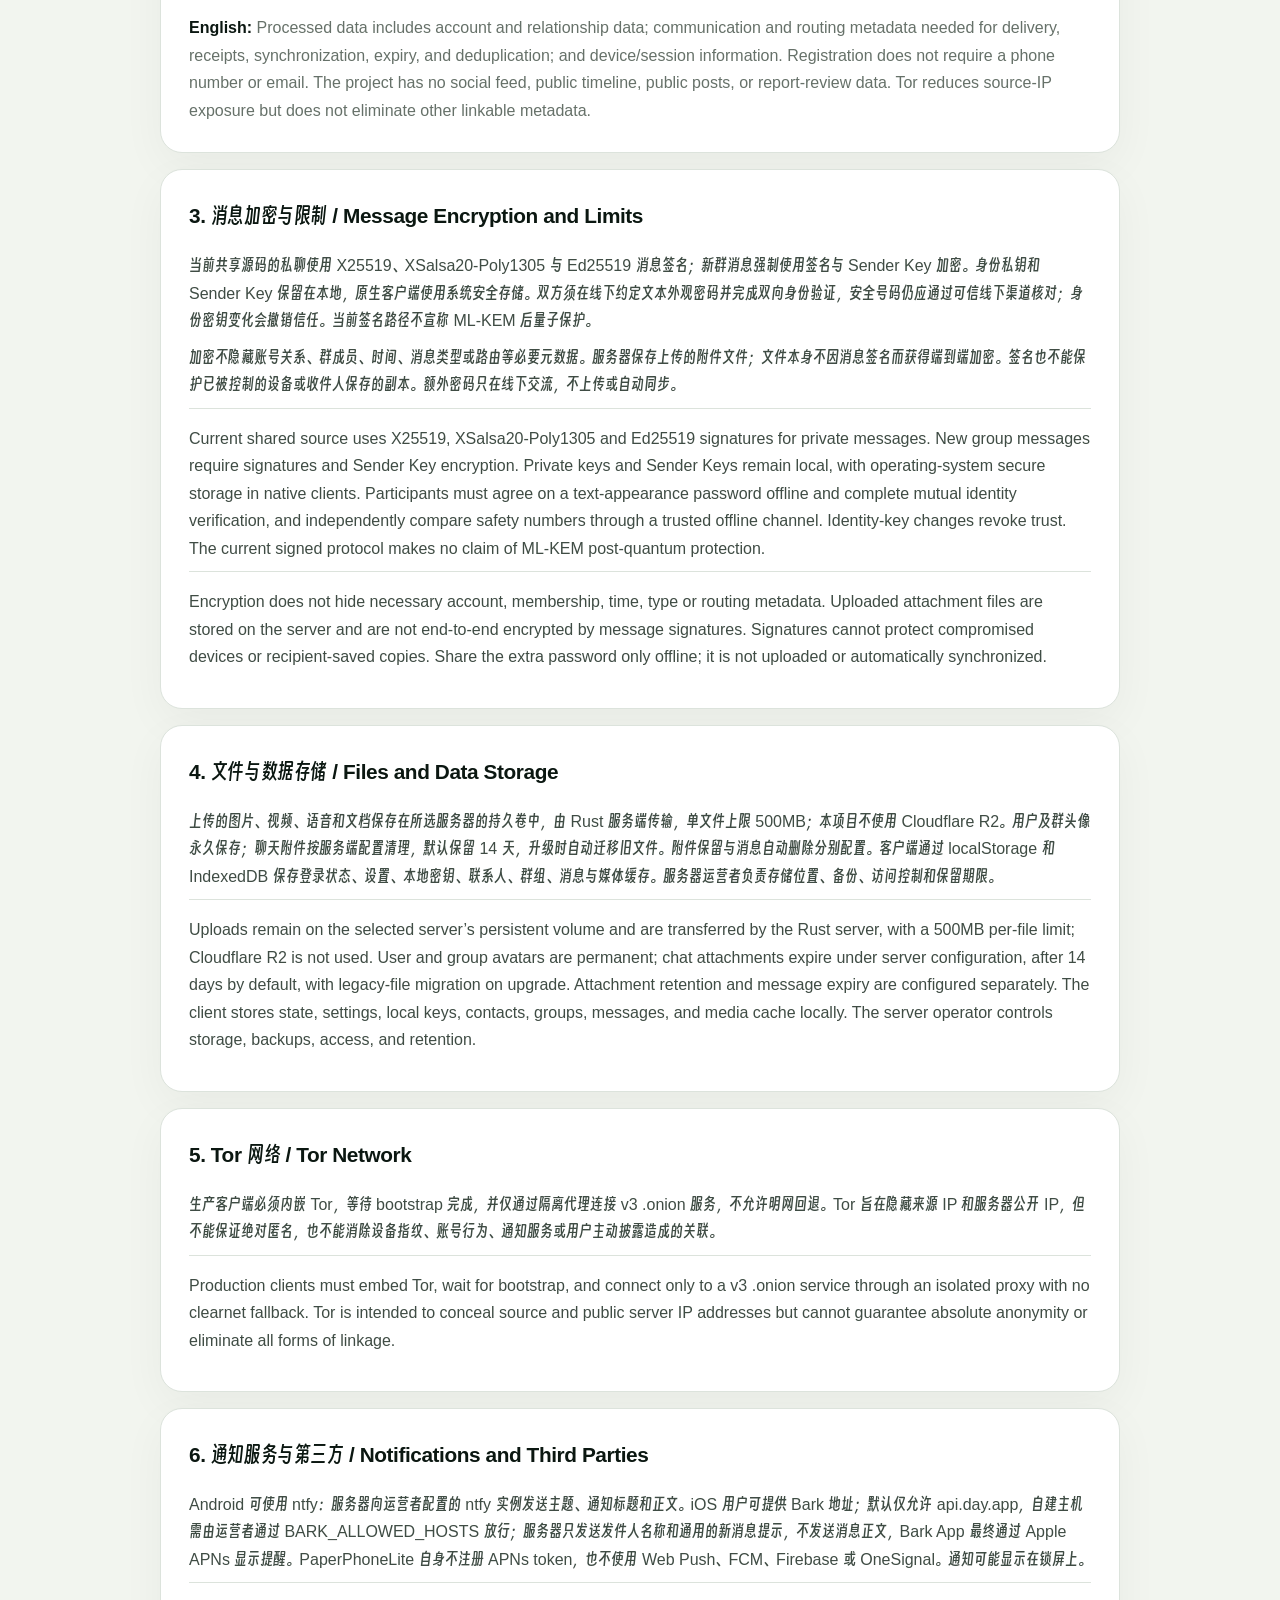
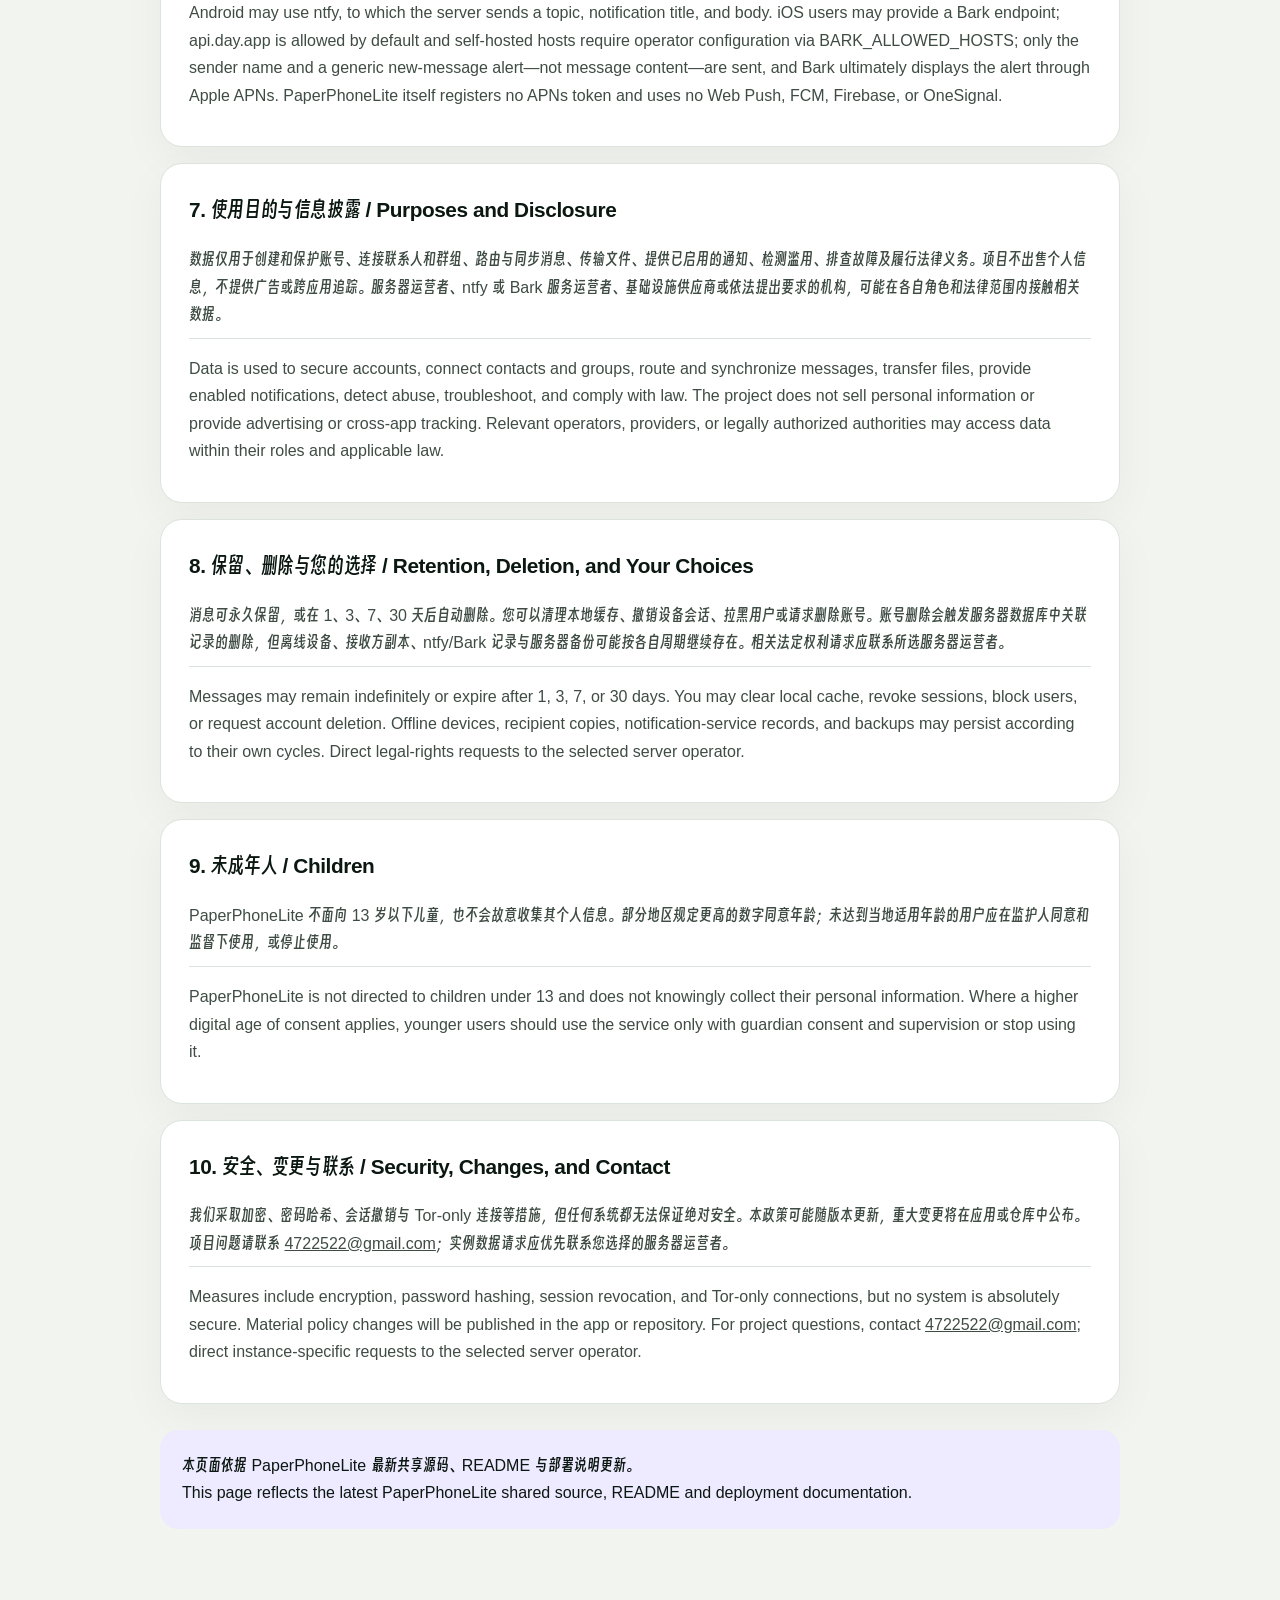
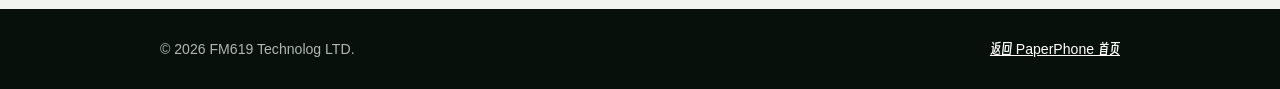
==== commit 57e61033: "Use Smiley Sans for Chinese website text" ====
--- a/privacy-lite.html
+++ b/privacy-lite.html
@@ -1,4 +1,4 @@
-<!doctype html><html lang="zh-CN" class="lite"><head><meta charset="utf-8"><meta name="viewport" content="width=device-width,initial-scale=1"><title>Privacy Policy | PaperPhoneLite</title><meta name="description" content="PaperPhoneLite 隐私政策 / Privacy Policy，用于 App Store 与 Google Play 应用审核。"><link rel="stylesheet" href="privacy.css"></head><body class="lite"><nav class="topbar"><div class="topbar-inner"><a class="brand" href="index.html">← PaperPhone</a><div class="top-links"><a href="privacy-plus.html">Plus 隐私政策</a><a href="https://github.com/619dev/PaperPhoneLite" target="_blank" rel="noopener">GitHub ↗</a></div></div></nav><header class="hero"><div class="wrap"><span class="eyebrow">PaperPhoneLite · Privacy</span><h1>隐私政策<br>Privacy Policy</h1><p>本页面公开说明 PaperPhoneLite 客户端、服务器、Tor 网络与可选通知服务的数据处理方式。</p><div class="meta"><span>生效及更新 / Effective and updated: 2026-10-18</span><span>FM619 Technolog LTD</span><span>App review</span></div></div></header><main class="policy wrap"><div class="notice"><strong>源码与发布状态 / Source and releases:</strong> 本页按最新共享源码更新；签名协议需服务端与所有客户端协调升级，不表示安装包或镜像已经发布。<div class="translation">This page reflects current shared source. The signed protocol requires coordinated server and client upgrades; source changes do not imply published native packages or images.</div></div>
+<!doctype html><html lang="zh-CN" class="lite"><head><meta charset="utf-8"><meta name="viewport" content="width=device-width,initial-scale=1"><title>Privacy Policy | PaperPhoneLite</title><meta name="description" content="PaperPhoneLite 隐私政策 / Privacy Policy，用于 App Store 与 Google Play 应用审核。"><link rel="stylesheet" href="privacy.css"><link rel="stylesheet" href="fonts.css"></head><body class="lite"><nav class="topbar"><div class="topbar-inner"><a class="brand" href="index.html">← PaperPhone</a><div class="top-links"><a href="privacy-plus.html">Plus 隐私政策</a><a href="https://github.com/619dev/PaperPhoneLite" target="_blank" rel="noopener">GitHub ↗</a></div></div></nav><header class="hero"><div class="wrap"><span class="eyebrow">PaperPhoneLite · Privacy</span><h1>隐私政策<br>Privacy Policy</h1><p>本页面公开说明 PaperPhoneLite 客户端、服务器、Tor 网络与可选通知服务的数据处理方式。</p><div class="meta"><span>生效及更新 / Effective and updated: 2026-10-18</span><span>FM619 Technolog LTD</span><span>App review</span></div></div></header><main class="policy wrap"><div class="notice"><strong>源码与发布状态 / Source and releases:</strong> 本页按最新共享源码更新；签名协议需服务端与所有客户端协调升级，不表示安装包或镜像已经发布。<div class="translation">This page reflects current shared source. The signed protocol requires coordinated server and client upgrades; source changes do not imply published native packages or images.</div></div>
 <div class="notice"><strong>自托管责任：</strong>您所选择的服务器运营者通常决定该实例的数据保留、备份、通知服务与法律合规，并可能是相关数据的实际控制者。请同时阅读运营者公布的隐私规则。<div class="translation"><b>Self-hosted responsibility:</b> The selected server operator ordinarily determines retention, backups, notification services, and legal compliance and may be the relevant data controller. Review that operator’s privacy terms as well.</div></div>
 <section class="section"><h2>1. 适用范围与责任主体 / Scope and Data Controller</h2><p>本政策说明 PaperPhoneLite 客户端和服务端软件如何处理数据。PaperPhoneLite 是可自托管的开源项目。</p><p class="translation">This Policy explains how the PaperPhoneLite client and server software process data. PaperPhoneLite is self-hostable open-source software.</p></section>
 <section class="section"><h2>2. 我们处理的信息 / Information Processed</h2><h3>账号与关系数据</h3><p>用户名、昵称、密码哈希、头像、两步验证状态、好友关系、备注、标签、拉黑关系、群组、成员和邀请信息。注册不强制要求手机号或电子邮箱。</p><h3>通信和路由元数据</h3><p>发送方和接收方或群组标识、消息标识、类型、时间、投递/已读状态、客户端序号、自动删除设置、密钥版本，以及 WebSocket、同步和防重复投递所需信息。项目没有朋友圈、时间线、公开帖子或举报审核数据。</p><h3>设备与会话数据</h3><p>设备名称和类型、操作系统、客户端或浏览器标识、会话标识、登录和最后活动时间、刷新令牌哈希，以及服务器可见的连接信息。Tor 降低来源 IP 暴露，但其他可关联元数据仍可能产生。</p><div class="translation"><b>English:</b> Processed data includes account and relationship data; communication and routing metadata needed for delivery, receipts, synchronization, expiry, and deduplication; and device/session information. Registration does not require a phone number or email. The project has no social feed, public timeline, public posts, or report-review data. Tor reduces source-IP exposure but does not eliminate other linkable metadata.</div></section>
--- a/privacy.css
+++ b/privacy.css
@@ -1 +1 @@
-:root{--ink:#0b1711;--paper:#f2f5ef;--card:#fff;--muted:#667169;--line:#dce3dc;--accent:#08a956;--soft:#e3f7eb;--violet:#6f59d9;--violet-soft:#eeeaff}*{box-sizing:border-box}html{scroll-behavior:smooth}body{margin:0;color:var(--ink);background:var(--paper);font-family:Inter,ui-sans-serif,-apple-system,BlinkMacSystemFont,"Segoe UI","PingFang SC","Microsoft YaHei",sans-serif;font-size:16px;line-height:1.72}a{color:inherit}.topbar{position:sticky;z-index:10;top:0;border-bottom:1px solid #ffffff33;background:#0b1711eb;backdrop-filter:blur(16px)}.topbar-inner{display:flex;align-items:center;justify-content:space-between;width:min(960px,calc(100% - 32px));min-height:68px;margin:auto;color:#fff}.brand{text-decoration:none;font-weight:850}.top-links{display:flex;gap:18px;color:#d4ddd7;font-size:.9rem}.top-links a:hover{color:#fff}.hero{color:#fff;background:radial-gradient(circle at 82% 20%,#08a95655,transparent 30%),linear-gradient(125deg,#08120e,#123825);padding:78px 0 68px}.lite .hero{background:radial-gradient(circle at 82% 20%,#8e7aff55,transparent 30%),linear-gradient(125deg,#0d0e18,#24204b)}.wrap{width:min(960px,calc(100% - 32px));margin:auto}.eyebrow{display:inline-block;padding:7px 11px;border:1px solid #ffffff2e;border-radius:999px;color:#d8e4dc;font-size:.78rem;font-weight:800;letter-spacing:.08em;text-transform:uppercase}.hero h1{margin:20px 0 12px;font-size:clamp(2.7rem,8vw,5rem);line-height:.98;letter-spacing:-.055em}.hero p{max-width:680px;margin:0;color:#ffffffb5;font-size:1.08rem}.meta{display:flex;flex-wrap:wrap;gap:8px;margin-top:26px}.meta span{padding:7px 10px;border-radius:999px;background:#ffffff14;color:#ffffffc9;font-size:.82rem}.policy{padding:54px 0 80px}.notice{margin-bottom:16px;padding:22px 24px;border:1px solid var(--line);border-radius:20px;background:var(--card);box-shadow:0 14px 45px #1320190b}.notice strong{color:var(--accent)}.lite .notice strong{color:var(--violet)}.section{margin-top:16px;padding:28px;border:1px solid var(--line);border-radius:22px;background:var(--card);box-shadow:0 14px 45px #1320190b}.section h2{margin:0 0 18px;font-size:1.3rem;letter-spacing:-.02em}.section h3{margin:18px 0 5px;font-size:1rem}.section p{margin:9px 0;color:#3f4c44}.translation{margin-top:16px;padding-top:16px;border-top:1px solid var(--line);color:var(--muted)}.translation b{color:var(--ink)}ul{padding-left:22px}.source{margin-top:26px;padding:22px;border-radius:18px;background:var(--soft)}.lite .source{background:var(--violet-soft)}footer{padding:28px 0;color:#aeb9b2;background:#07100b;font-size:.88rem}.footer-inner{display:flex;justify-content:space-between;gap:20px}.footer-inner a{color:#fff}@media(max-width:650px){.top-links a:first-child{display:none}.hero{padding:58px 0 50px}.section{padding:22px}.footer-inner{flex-direction:column}}
+:root{--ink:#0b1711;--paper:#f2f5ef;--card:#fff;--muted:#667169;--line:#dce3dc;--accent:#08a956;--soft:#e3f7eb;--violet:#6f59d9;--violet-soft:#eeeaff}*{box-sizing:border-box}html{scroll-behavior:smooth}body{margin:0;color:var(--ink);background:var(--paper);font-family: "PaperPhone Chinese", Inter,ui-sans-serif,-apple-system,BlinkMacSystemFont,"Segoe UI","PingFang SC","Microsoft YaHei",sans-serif;font-size:16px;line-height:1.72}a{color:inherit}.topbar{position:sticky;z-index:10;top:0;border-bottom:1px solid #ffffff33;background:#0b1711eb;backdrop-filter:blur(16px)}.topbar-inner{display:flex;align-items:center;justify-content:space-between;width:min(960px,calc(100% - 32px));min-height:68px;margin:auto;color:#fff}.brand{text-decoration:none;font-weight:850}.top-links{display:flex;gap:18px;color:#d4ddd7;font-size:.9rem}.top-links a:hover{color:#fff}.hero{color:#fff;background:radial-gradient(circle at 82% 20%,#08a95655,transparent 30%),linear-gradient(125deg,#08120e,#123825);padding:78px 0 68px}.lite .hero{background:radial-gradient(circle at 82% 20%,#8e7aff55,transparent 30%),linear-gradient(125deg,#0d0e18,#24204b)}.wrap{width:min(960px,calc(100% - 32px));margin:auto}.eyebrow{display:inline-block;padding:7px 11px;border:1px solid #ffffff2e;border-radius:999px;color:#d8e4dc;font-size:.78rem;font-weight:800;letter-spacing:.08em;text-transform:uppercase}.hero h1{margin:20px 0 12px;font-size:clamp(2.7rem,8vw,5rem);line-height:.98;letter-spacing:-.055em}.hero p{max-width:680px;margin:0;color:#ffffffb5;font-size:1.08rem}.meta{display:flex;flex-wrap:wrap;gap:8px;margin-top:26px}.meta span{padding:7px 10px;border-radius:999px;background:#ffffff14;color:#ffffffc9;font-size:.82rem}.policy{padding:54px 0 80px}.notice{margin-bottom:16px;padding:22px 24px;border:1px solid var(--line);border-radius:20px;background:var(--card);box-shadow:0 14px 45px #1320190b}.notice strong{color:var(--accent)}.lite .notice strong{color:var(--violet)}.section{margin-top:16px;padding:28px;border:1px solid var(--line);border-radius:22px;background:var(--card);box-shadow:0 14px 45px #1320190b}.section h2{margin:0 0 18px;font-size:1.3rem;letter-spacing:-.02em}.section h3{margin:18px 0 5px;font-size:1rem}.section p{margin:9px 0;color:#3f4c44}.translation{margin-top:16px;padding-top:16px;border-top:1px solid var(--line);color:var(--muted)}.translation b{color:var(--ink)}ul{padding-left:22px}.source{margin-top:26px;padding:22px;border-radius:18px;background:var(--soft)}.lite .source{background:var(--violet-soft)}footer{padding:28px 0;color:#aeb9b2;background:#07100b;font-size:.88rem}.footer-inner{display:flex;justify-content:space-between;gap:20px}.footer-inner a{color:#fff}@media(max-width:650px){.top-links a:first-child{display:none}.hero{padding:58px 0 50px}.section{padding:22px}.footer-inner{flex-direction:column}}
--- a/fonts.css
+++ b/fonts.css
@@ -0,0 +1,9 @@
+/* Use 得意黑 for Chinese glyphs while preserving each page's Latin typography. */
+@font-face {
+  font-family: "PaperPhone Chinese";
+  src: url("fonts/smiley-sans.ttf") format("truetype");
+  font-style: normal;
+  font-weight: 100 900;
+  font-display: swap;
+  unicode-range: U+2E80-33FF, U+3400-4DBF, U+4E00-9FFF, U+F900-FAFF, U+FE30-FE4F, U+FF00-FFEF, U+20000-323AF;
+}
